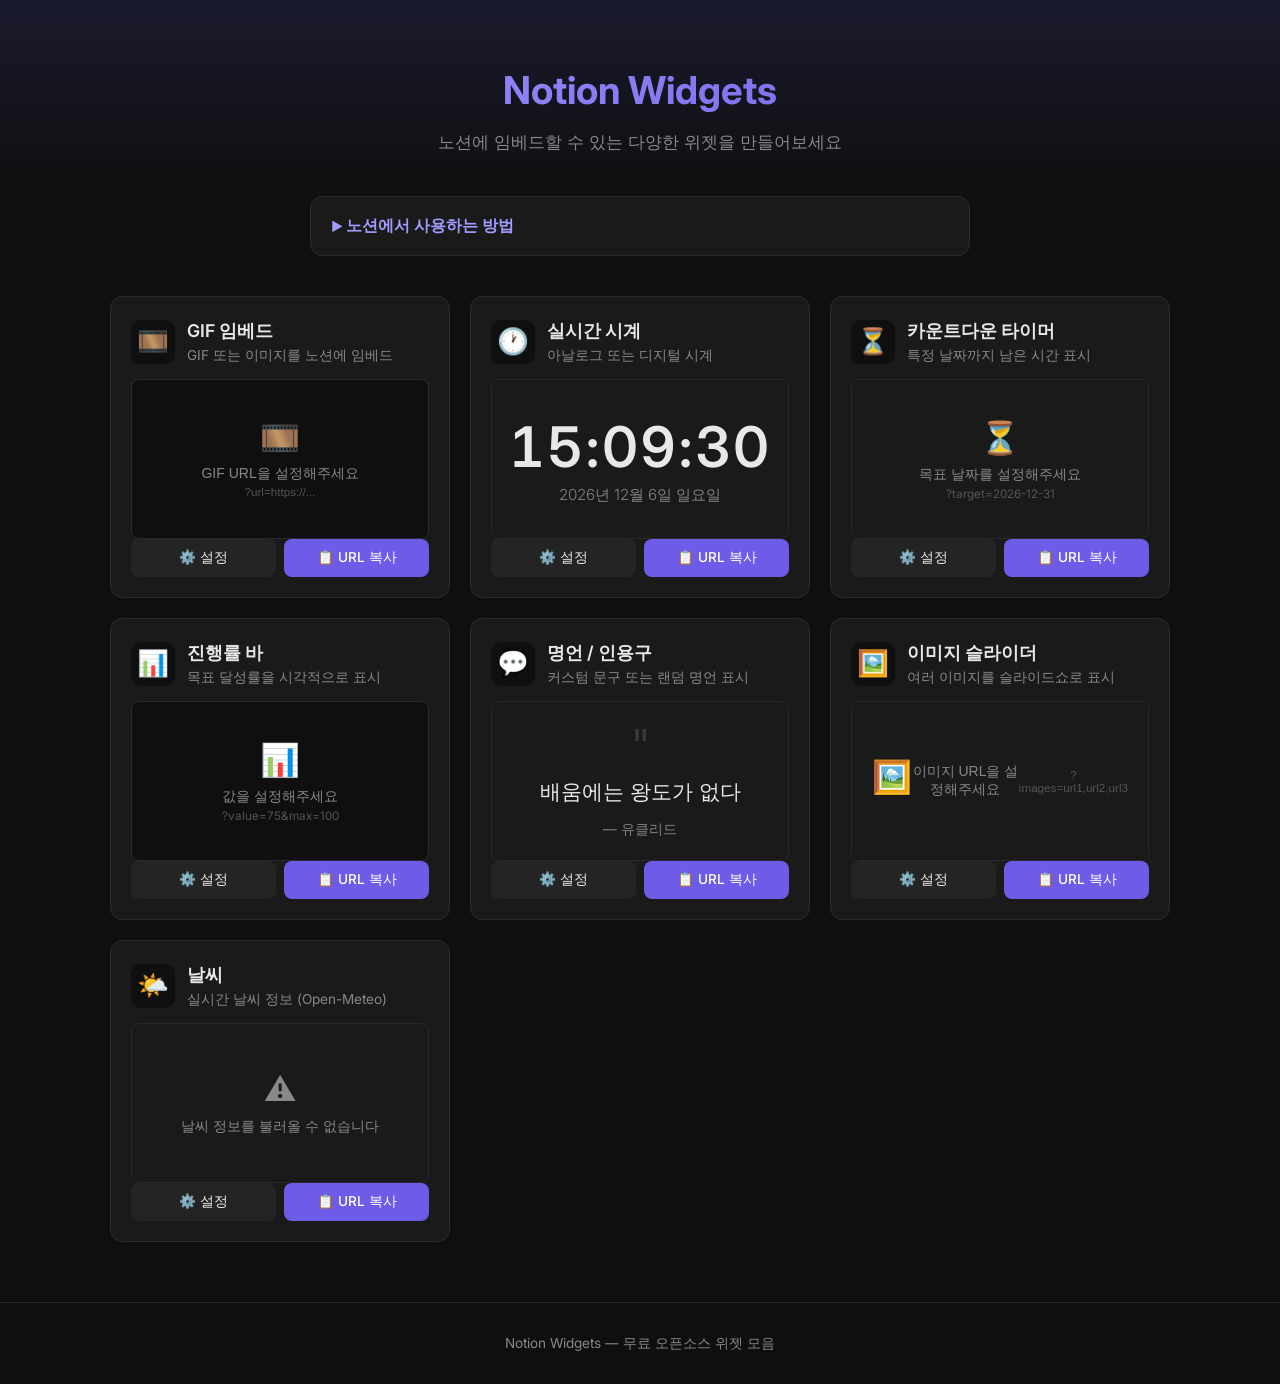
==== index.html @ 4d89fe41 "Initial commit: Notion widget site with 7 embeddable widgets Includes: GIF embed, clock, countdown t" ====
<!DOCTYPE html>
<html lang="ko">
<head>
  <meta charset="UTF-8">
  <meta name="viewport" content="width=device-width, initial-scale=1.0">
  <title>Notion Widgets - 노션 위젯 모음</title>
  <link rel="stylesheet" href="css/style.css">
</head>
<body>
  <header class="header">
    <h1>Notion Widgets</h1>
    <p>노션에 임베드할 수 있는 다양한 위젯을 만들어보세요</p>
  </header>

  <div class="how-to-use">
    <details>
      <summary>노션에서 사용하는 방법</summary>
      <ol>
        <li>아래에서 원하는 위젯을 선택하세요</li>
        <li><strong>⚙️ 설정</strong> 버튼으로 옵션을 조정하세요</li>
        <li><strong>📋 URL 복사</strong> 버튼을 클릭하세요</li>
        <li>노션에서 <code>/embed</code> 블록을 추가하세요</li>
        <li>복사한 URL을 붙여넣기 하면 완료!</li>
      </ol>
    </details>
  </div>

  <div class="widget-grid" id="widget-grid"></div>

  <div class="toast" id="toast"></div>

  <footer class="footer">
    Notion Widgets &mdash; 무료 오픈소스 위젯 모음
  </footer>

  <script src="js/main.js"></script>
</body>
</html>
---- css/style.css ----
@import url('https://fonts.googleapis.com/css2?family=Inter:wght@300;400;500;600;700&display=swap');

* { margin: 0; padding: 0; box-sizing: border-box; }

:root {
  --bg: #0f0f0f;
  --surface: #1a1a1a;
  --surface-hover: #242424;
  --border: #2a2a2a;
  --text: #e8e8e8;
  --text-secondary: #888;
  --accent: #6c5ce7;
  --accent-light: #a29bfe;
  --success: #00b894;
  --radius: 12px;
}

body {
  font-family: 'Inter', -apple-system, sans-serif;
  background: var(--bg);
  color: var(--text);
  line-height: 1.6;
  min-height: 100vh;
}

/* Header */
.header {
  text-align: center;
  padding: 60px 20px 40px;
  background: linear-gradient(180deg, #1a1a2e 0%, var(--bg) 100%);
}

.header h1 {
  font-size: 2.4rem;
  font-weight: 700;
  margin-bottom: 8px;
  background: linear-gradient(135deg, var(--accent-light), var(--accent));
  -webkit-background-clip: text;
  -webkit-text-fill-color: transparent;
}

.header p {
  color: var(--text-secondary);
  font-size: 1.05rem;
  max-width: 500px;
  margin: 0 auto;
}

/* How to use */
.how-to-use {
  max-width: 700px;
  margin: 0 auto 40px;
  padding: 0 20px;
}

.how-to-use details {
  background: var(--surface);
  border: 1px solid var(--border);
  border-radius: var(--radius);
  padding: 16px 20px;
}

.how-to-use summary {
  cursor: pointer;
  font-weight: 600;
  color: var(--accent-light);
  list-style: none;
}

.how-to-use summary::before {
  content: '▶ ';
  font-size: 0.8em;
}

.how-to-use details[open] summary::before {
  content: '▼ ';
}

.how-to-use ol {
  margin-top: 12px;
  padding-left: 20px;
  color: var(--text-secondary);
}

.how-to-use ol li {
  margin-bottom: 6px;
}

.how-to-use code {
  background: var(--bg);
  padding: 2px 6px;
  border-radius: 4px;
  font-size: 0.9em;
  color: var(--accent-light);
}

/* Widget Grid */
.widget-grid {
  display: grid;
  grid-template-columns: repeat(auto-fill, minmax(320px, 1fr));
  gap: 20px;
  max-width: 1100px;
  margin: 0 auto;
  padding: 0 20px 60px;
}

/* Widget Card */
.widget-card {
  background: var(--surface);
  border: 1px solid var(--border);
  border-radius: var(--radius);
  overflow: hidden;
  transition: border-color 0.2s, transform 0.2s;
}

.widget-card:hover {
  border-color: var(--accent);
  transform: translateY(-2px);
}

.widget-card-header {
  padding: 20px 20px 12px;
  display: flex;
  align-items: center;
  gap: 12px;
}

.widget-icon {
  font-size: 1.6rem;
  width: 44px;
  height: 44px;
  display: flex;
  align-items: center;
  justify-content: center;
  background: var(--bg);
  border-radius: 10px;
}

.widget-card-header h3 {
  font-size: 1.1rem;
  font-weight: 600;
}

.widget-card-header p {
  font-size: 0.85rem;
  color: var(--text-secondary);
}

/* Widget Preview */
.widget-preview {
  margin: 0 20px;
  height: 160px;
  border-radius: 8px;
  overflow: hidden;
  background: var(--bg);
  border: 1px solid var(--border);
}

.widget-preview iframe {
  width: 100%;
  height: 100%;
  border: none;
}

/* Widget Config */
.widget-config {
  padding: 16px 20px 20px;
  display: none;
}

.widget-config.active {
  display: block;
}

.config-group {
  margin-bottom: 12px;
}

.config-group label {
  display: block;
  font-size: 0.8rem;
  color: var(--text-secondary);
  margin-bottom: 4px;
  font-weight: 500;
  text-transform: uppercase;
  letter-spacing: 0.5px;
}

.config-group input,
.config-group select {
  width: 100%;
  padding: 8px 12px;
  background: var(--bg);
  border: 1px solid var(--border);
  border-radius: 8px;
  color: var(--text);
  font-size: 0.9rem;
  font-family: inherit;
  outline: none;
  transition: border-color 0.2s;
}

.config-group input:focus,
.config-group select:focus {
  border-color: var(--accent);
}

.config-group input[type="color"] {
  height: 38px;
  padding: 4px;
  cursor: pointer;
}

/* Buttons */
.widget-actions {
  padding: 0 20px 20px;
  display: flex;
  gap: 8px;
}

.btn {
  flex: 1;
  padding: 10px 16px;
  border: none;
  border-radius: 8px;
  font-size: 0.85rem;
  font-weight: 500;
  cursor: pointer;
  font-family: inherit;
  transition: background 0.2s, transform 0.1s;
}

.btn:active {
  transform: scale(0.97);
}

.btn-config {
  background: var(--surface-hover);
  color: var(--text);
}

.btn-config:hover {
  background: #2e2e2e;
}

.btn-copy {
  background: var(--accent);
  color: #fff;
}

.btn-copy:hover {
  background: #5b4bd5;
}

.btn-copy.copied {
  background: var(--success);
}

/* Toast */
.toast {
  position: fixed;
  bottom: 30px;
  left: 50%;
  transform: translateX(-50%) translateY(100px);
  background: var(--success);
  color: #fff;
  padding: 12px 24px;
  border-radius: 8px;
  font-size: 0.9rem;
  font-weight: 500;
  opacity: 0;
  transition: all 0.3s;
  z-index: 1000;
}

.toast.show {
  transform: translateX(-50%) translateY(0);
  opacity: 1;
}

/* Footer */
.footer {
  text-align: center;
  padding: 30px 20px;
  color: var(--text-secondary);
  font-size: 0.85rem;
  border-top: 1px solid var(--border);
}

@media (max-width: 680px) {
  .header h1 { font-size: 1.8rem; }
  .widget-grid { grid-template-columns: 1fr; }
}
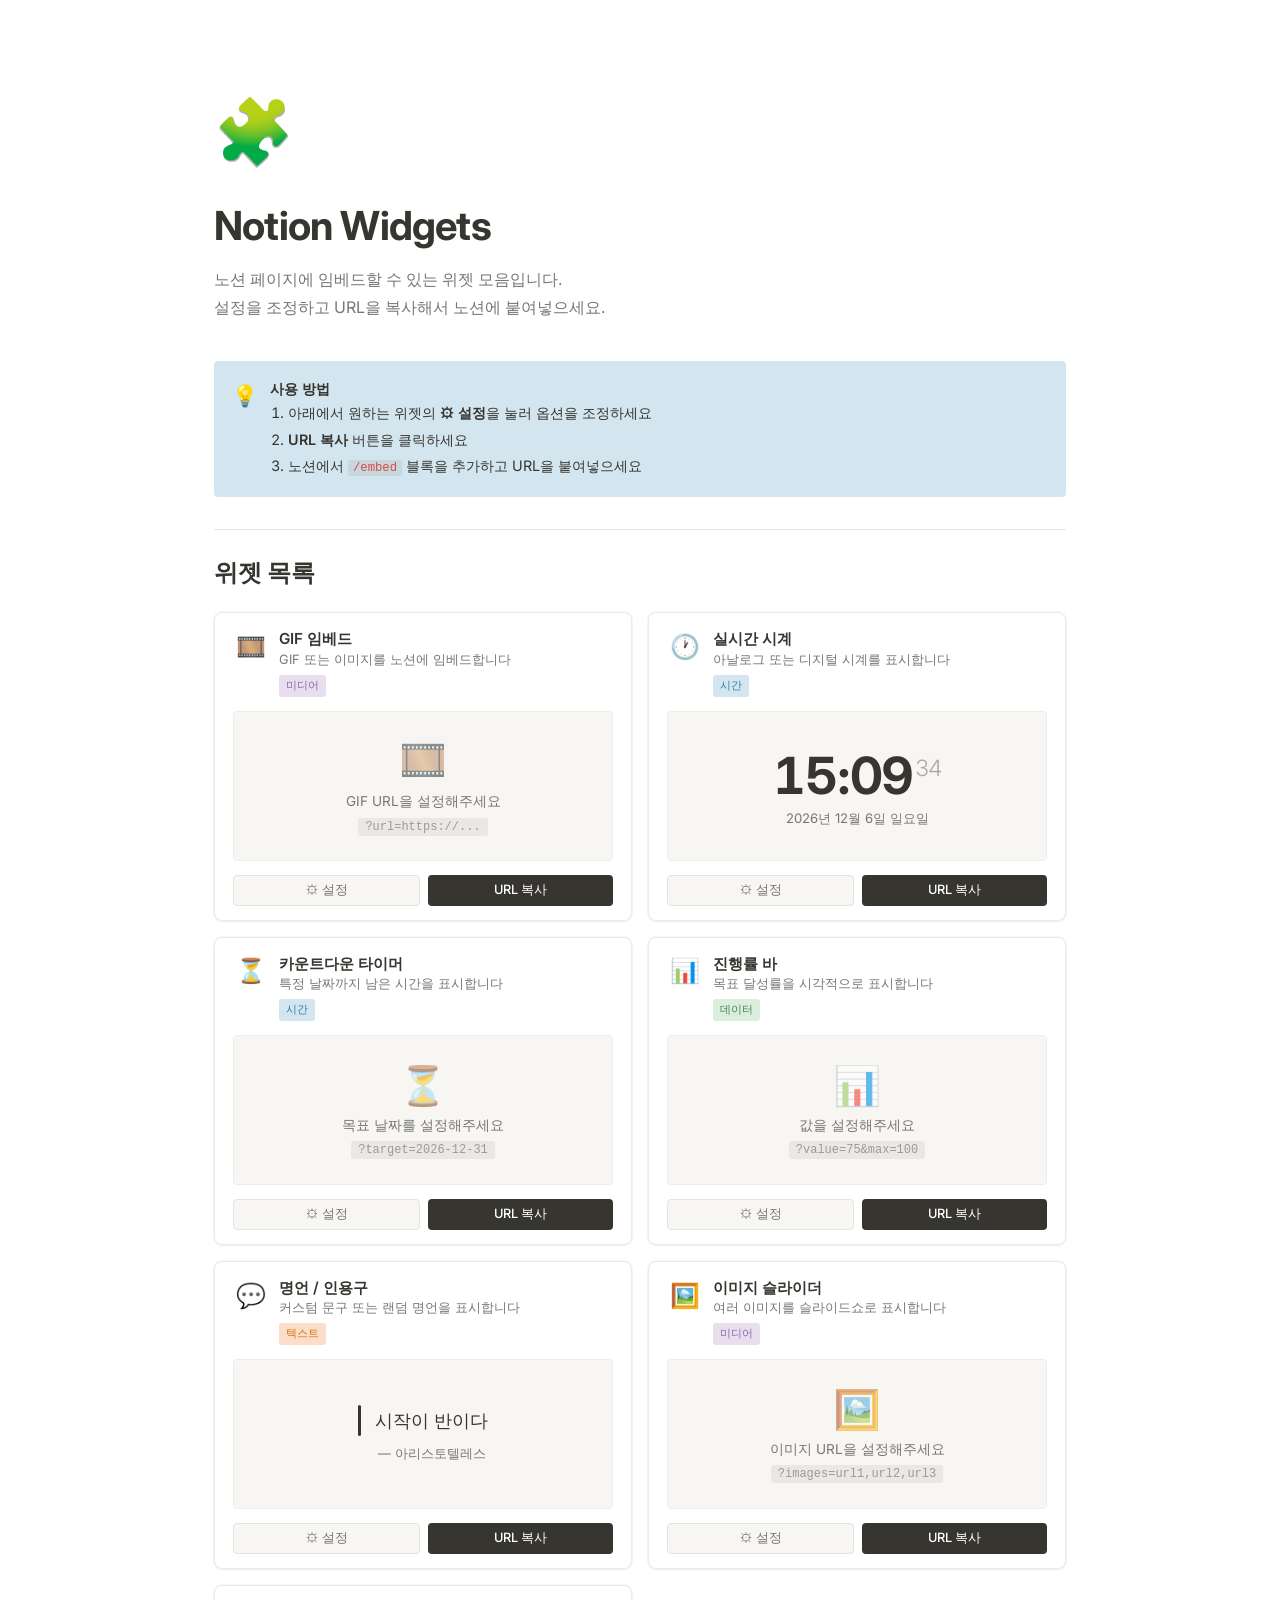
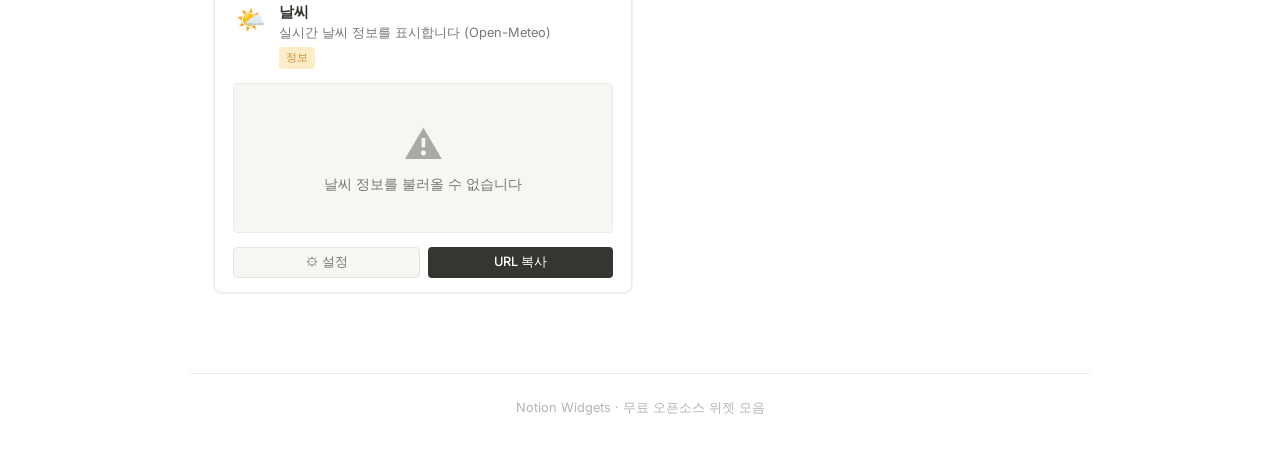
==== commit 55046c97: "Redesign: Notion-style UI for main page and all widgets - Clean white/warm gray palette matching Not" ====
--- a/index.html
+++ b/index.html
@@ -3,34 +3,40 @@
 <head>
   <meta charset="UTF-8">
   <meta name="viewport" content="width=device-width, initial-scale=1.0">
-  <title>Notion Widgets - 노션 위젯 모음</title>
+  <title>Notion Widgets</title>
+  <link rel="icon" href="data:image/svg+xml,<svg xmlns='http://www.w3.org/2000/svg' viewBox='0 0 100 100'><text y='.9em' font-size='90'>🧩</text></svg>">
   <link rel="stylesheet" href="css/style.css">
 </head>
 <body>
   <header class="header">
+    <span class="header-emoji">🧩</span>
     <h1>Notion Widgets</h1>
-    <p>노션에 임베드할 수 있는 다양한 위젯을 만들어보세요</p>
+    <p>노션 페이지에 임베드할 수 있는 위젯 모음입니다.<br>설정을 조정하고 URL을 복사해서 노션에 붙여넣으세요.</p>
   </header>
 
-  <div class="how-to-use">
-    <details>
-      <summary>노션에서 사용하는 방법</summary>
-      <ol>
-        <li>아래에서 원하는 위젯을 선택하세요</li>
-        <li><strong>⚙️ 설정</strong> 버튼으로 옵션을 조정하세요</li>
-        <li><strong>📋 URL 복사</strong> 버튼을 클릭하세요</li>
-        <li>노션에서 <code>/embed</code> 블록을 추가하세요</li>
-        <li>복사한 URL을 붙여넣기 하면 완료!</li>
-      </ol>
-    </details>
+  <div class="callout">
+    <div class="callout-box">
+      <span class="callout-icon">💡</span>
+      <div>
+        <strong>사용 방법</strong>
+        <ol>
+          <li>아래에서 원하는 위젯의 <strong>⚙ 설정</strong>을 눌러 옵션을 조정하세요</li>
+          <li><strong>URL 복사</strong> 버튼을 클릭하세요</li>
+          <li>노션에서 <code>/embed</code> 블록을 추가하고 URL을 붙여넣으세요</li>
+        </ol>
+      </div>
+    </div>
   </div>
+
+  <div class="divider"><hr></div>
+  <h2 class="section-title">위젯 목록</h2>
 
   <div class="widget-grid" id="widget-grid"></div>
 
   <div class="toast" id="toast"></div>
 
   <footer class="footer">
-    Notion Widgets &mdash; 무료 오픈소스 위젯 모음
+    Notion Widgets &middot; 무료 오픈소스 위젯 모음
   </footer>
 
   <script src="js/main.js"></script>
--- a/css/style.css
+++ b/css/style.css
@@ -3,157 +3,225 @@
 * { margin: 0; padding: 0; box-sizing: border-box; }
 
 :root {
-  --bg: #0f0f0f;
-  --surface: #1a1a1a;
-  --surface-hover: #242424;
-  --border: #2a2a2a;
-  --text: #e8e8e8;
-  --text-secondary: #888;
-  --accent: #6c5ce7;
-  --accent-light: #a29bfe;
-  --success: #00b894;
-  --radius: 12px;
+  --bg: #ffffff;
+  --bg-secondary: #f7f6f3;
+  --bg-hover: #efefef;
+  --surface: #ffffff;
+  --border: #e3e3e0;
+  --border-light: #ebebea;
+  --text: #37352f;
+  --text-secondary: #787774;
+  --text-tertiary: #b4b4b0;
+  --accent: #2eaadc;
+  --accent-bg: #d3e5ef;
+  --brown: #937264;
+  --brown-bg: #e9e5e3;
+  --orange: #d9730d;
+  --orange-bg: #fadec9;
+  --yellow: #cb912f;
+  --yellow-bg: #fdecc8;
+  --green: #448361;
+  --green-bg: #dbeddb;
+  --blue: #337ea9;
+  --blue-bg: #d3e5ef;
+  --purple: #9065b0;
+  --purple-bg: #e8deee;
+  --pink: #c14c8a;
+  --pink-bg: #f5e0e9;
+  --red: #d44c47;
+  --red-bg: #ffe2dd;
+  --radius: 4px;
+  --radius-lg: 8px;
+  --shadow: 0 1px 3px rgba(0,0,0,0.04), 0 0 0 1px rgba(0,0,0,0.03);
+  --shadow-hover: 0 4px 12px rgba(0,0,0,0.08), 0 0 0 1px rgba(0,0,0,0.04);
 }
 
 body {
-  font-family: 'Inter', -apple-system, sans-serif;
+  font-family: 'Inter', ui-sans-serif, -apple-system, BlinkMacSystemFont, sans-serif;
   background: var(--bg);
   color: var(--text);
   line-height: 1.6;
   min-height: 100vh;
-}
-
-/* Header */
+  -webkit-font-smoothing: antialiased;
+}
+
+/* ===== Header ===== */
 .header {
-  text-align: center;
-  padding: 60px 20px 40px;
-  background: linear-gradient(180deg, #1a1a2e 0%, var(--bg) 100%);
+  max-width: 900px;
+  margin: 0 auto;
+  padding: 80px 24px 16px;
+}
+
+.header-emoji {
+  font-size: 4rem;
+  margin-bottom: 12px;
+  display: block;
 }
 
 .header h1 {
-  font-size: 2.4rem;
+  font-size: 2.5rem;
   font-weight: 700;
+  color: var(--text);
+  letter-spacing: -0.02em;
   margin-bottom: 8px;
-  background: linear-gradient(135deg, var(--accent-light), var(--accent));
-  -webkit-background-clip: text;
-  -webkit-text-fill-color: transparent;
 }
 
 .header p {
   color: var(--text-secondary);
-  font-size: 1.05rem;
-  max-width: 500px;
+  font-size: 1rem;
+  line-height: 1.7;
+}
+
+/* ===== Callout (How to use) ===== */
+.callout {
+  max-width: 900px;
+  margin: 24px auto;
+  padding: 0 24px;
+}
+
+.callout-box {
+  display: flex;
+  gap: 12px;
+  padding: 16px 18px;
+  background: var(--blue-bg);
+  border-radius: var(--radius);
+  font-size: 0.9rem;
+  line-height: 1.7;
+  color: var(--text);
+}
+
+.callout-icon {
+  font-size: 1.3rem;
+  flex-shrink: 0;
+  margin-top: 1px;
+}
+
+.callout-box ol {
+  padding-left: 18px;
+  margin: 0;
+}
+
+.callout-box li {
+  margin-bottom: 2px;
+}
+
+.callout-box code {
+  background: rgba(135,131,120,0.15);
+  padding: 1px 5px;
+  border-radius: 3px;
+  font-size: 0.85em;
+  color: var(--red);
+  font-family: 'SFMono-Regular', Menlo, Consolas, monospace;
+}
+
+.callout-box strong {
+  font-weight: 600;
+}
+
+/* ===== Divider ===== */
+.divider {
+  max-width: 900px;
+  margin: 32px auto 8px;
+  padding: 0 24px;
+}
+
+.divider hr {
+  border: none;
+  border-top: 1px solid var(--border);
+}
+
+.section-title {
+  max-width: 900px;
   margin: 0 auto;
-}
-
-/* How to use */
-.how-to-use {
-  max-width: 700px;
-  margin: 0 auto 40px;
-  padding: 0 20px;
-}
-
-.how-to-use details {
-  background: var(--surface);
-  border: 1px solid var(--border);
-  border-radius: var(--radius);
-  padding: 16px 20px;
-}
-
-.how-to-use summary {
-  cursor: pointer;
+  padding: 16px 24px 20px;
+  font-size: 1.5rem;
   font-weight: 600;
-  color: var(--accent-light);
-  list-style: none;
-}
-
-.how-to-use summary::before {
-  content: '▶ ';
-  font-size: 0.8em;
-}
-
-.how-to-use details[open] summary::before {
-  content: '▼ ';
-}
-
-.how-to-use ol {
-  margin-top: 12px;
-  padding-left: 20px;
-  color: var(--text-secondary);
-}
-
-.how-to-use ol li {
-  margin-bottom: 6px;
-}
-
-.how-to-use code {
-  background: var(--bg);
-  padding: 2px 6px;
-  border-radius: 4px;
-  font-size: 0.9em;
-  color: var(--accent-light);
-}
-
-/* Widget Grid */
+  color: var(--text);
+  letter-spacing: -0.01em;
+}
+
+/* ===== Widget Grid ===== */
 .widget-grid {
   display: grid;
-  grid-template-columns: repeat(auto-fill, minmax(320px, 1fr));
-  gap: 20px;
-  max-width: 1100px;
+  grid-template-columns: repeat(auto-fill, minmax(380px, 1fr));
+  gap: 16px;
+  max-width: 900px;
   margin: 0 auto;
-  padding: 0 20px 60px;
-}
-
-/* Widget Card */
+  padding: 0 24px 80px;
+}
+
+/* ===== Widget Card ===== */
 .widget-card {
   background: var(--surface);
-  border: 1px solid var(--border);
-  border-radius: var(--radius);
+  border: 1px solid var(--border-light);
+  border-radius: var(--radius-lg);
   overflow: hidden;
-  transition: border-color 0.2s, transform 0.2s;
+  transition: box-shadow 0.2s ease;
+  box-shadow: var(--shadow);
 }
 
 .widget-card:hover {
-  border-color: var(--accent);
-  transform: translateY(-2px);
-}
-
+  box-shadow: var(--shadow-hover);
+}
+
+/* Card Header */
 .widget-card-header {
-  padding: 20px 20px 12px;
+  padding: 16px 18px 10px;
   display: flex;
-  align-items: center;
-  gap: 12px;
+  align-items: flex-start;
+  gap: 10px;
 }
 
 .widget-icon {
-  font-size: 1.6rem;
-  width: 44px;
-  height: 44px;
+  font-size: 1.5rem;
+  width: 36px;
+  height: 36px;
   display: flex;
   align-items: center;
   justify-content: center;
-  background: var(--bg);
-  border-radius: 10px;
-}
+  border-radius: var(--radius);
+  flex-shrink: 0;
+}
+
+.widget-card-header .info { flex: 1; }
 
 .widget-card-header h3 {
-  font-size: 1.1rem;
+  font-size: 0.95rem;
   font-weight: 600;
-}
-
-.widget-card-header p {
-  font-size: 0.85rem;
+  color: var(--text);
+  line-height: 1.3;
+}
+
+.widget-card-header .desc {
+  font-size: 0.8rem;
   color: var(--text-secondary);
-}
-
-/* Widget Preview */
+  margin-top: 1px;
+}
+
+.widget-tag {
+  display: inline-block;
+  font-size: 0.7rem;
+  font-weight: 500;
+  padding: 2px 7px;
+  border-radius: 3px;
+  margin-top: 4px;
+}
+
+.tag-media { background: var(--purple-bg); color: var(--purple); }
+.tag-time { background: var(--blue-bg); color: var(--blue); }
+.tag-data { background: var(--green-bg); color: var(--green); }
+.tag-text { background: var(--orange-bg); color: var(--orange); }
+.tag-info { background: var(--yellow-bg); color: var(--yellow); }
+
+/* Card Preview */
 .widget-preview {
-  margin: 0 20px;
-  height: 160px;
-  border-radius: 8px;
+  margin: 4px 18px;
+  height: 150px;
+  border-radius: var(--radius);
   overflow: hidden;
-  background: var(--bg);
-  border: 1px solid var(--border);
+  background: var(--bg-secondary);
+  border: 1px solid var(--border-light);
+  position: relative;
 }
 
 .widget-preview iframe {
@@ -162,115 +230,133 @@
   border: none;
 }
 
-/* Widget Config */
+/* Card Config Panel */
 .widget-config {
-  padding: 16px 20px 20px;
-  display: none;
+  padding: 0 18px;
+  max-height: 0;
+  overflow: hidden;
+  transition: max-height 0.3s ease, padding 0.3s ease;
 }
 
 .widget-config.active {
-  display: block;
+  max-height: 400px;
+  padding: 12px 18px;
 }
 
 .config-group {
-  margin-bottom: 12px;
+  margin-bottom: 10px;
 }
 
 .config-group label {
   display: block;
-  font-size: 0.8rem;
+  font-size: 0.75rem;
   color: var(--text-secondary);
-  margin-bottom: 4px;
+  margin-bottom: 3px;
   font-weight: 500;
-  text-transform: uppercase;
-  letter-spacing: 0.5px;
 }
 
 .config-group input,
 .config-group select {
   width: 100%;
-  padding: 8px 12px;
+  padding: 6px 10px;
   background: var(--bg);
   border: 1px solid var(--border);
-  border-radius: 8px;
-  color: var(--text);
-  font-size: 0.9rem;
+  border-radius: var(--radius);
+  color: var(--text);
+  font-size: 0.85rem;
   font-family: inherit;
   outline: none;
-  transition: border-color 0.2s;
+  transition: border-color 0.15s, box-shadow 0.15s;
 }
 
 .config-group input:focus,
 .config-group select:focus {
   border-color: var(--accent);
+  box-shadow: 0 0 0 2px var(--accent-bg);
+}
+
+.config-group input::placeholder {
+  color: var(--text-tertiary);
 }
 
 .config-group input[type="color"] {
-  height: 38px;
-  padding: 4px;
+  height: 32px;
+  padding: 3px;
   cursor: pointer;
 }
 
-/* Buttons */
+/* Card Actions */
 .widget-actions {
-  padding: 0 20px 20px;
+  padding: 10px 18px 14px;
   display: flex;
   gap: 8px;
 }
 
 .btn {
   flex: 1;
-  padding: 10px 16px;
+  padding: 6px 12px;
   border: none;
-  border-radius: 8px;
-  font-size: 0.85rem;
+  border-radius: var(--radius);
+  font-size: 0.8rem;
   font-weight: 500;
   cursor: pointer;
   font-family: inherit;
-  transition: background 0.2s, transform 0.1s;
+  transition: background 0.15s;
+  display: inline-flex;
+  align-items: center;
+  justify-content: center;
+  gap: 5px;
 }
 
 .btn:active {
-  transform: scale(0.97);
+  transform: scale(0.98);
 }
 
 .btn-config {
-  background: var(--surface-hover);
-  color: var(--text);
+  background: var(--bg-secondary);
+  color: var(--text-secondary);
+  border: 1px solid var(--border);
 }
 
 .btn-config:hover {
-  background: #2e2e2e;
+  background: var(--bg-hover);
+}
+
+.btn-config.active {
+  background: var(--accent-bg);
+  color: var(--blue);
+  border-color: var(--accent);
 }
 
 .btn-copy {
-  background: var(--accent);
+  background: var(--text);
   color: #fff;
 }
 
 .btn-copy:hover {
-  background: #5b4bd5;
+  background: #2c2c29;
 }
 
 .btn-copy.copied {
-  background: var(--success);
-}
-
-/* Toast */
+  background: var(--green);
+}
+
+/* ===== Toast ===== */
 .toast {
   position: fixed;
   bottom: 30px;
   left: 50%;
-  transform: translateX(-50%) translateY(100px);
-  background: var(--success);
+  transform: translateX(-50%) translateY(20px);
+  background: var(--text);
   color: #fff;
-  padding: 12px 24px;
-  border-radius: 8px;
-  font-size: 0.9rem;
+  padding: 8px 18px;
+  border-radius: var(--radius);
+  font-size: 0.85rem;
   font-weight: 500;
   opacity: 0;
-  transition: all 0.3s;
+  transition: all 0.25s ease;
   z-index: 1000;
+  pointer-events: none;
 }
 
 .toast.show {
@@ -278,16 +364,21 @@
   opacity: 1;
 }
 
-/* Footer */
+/* ===== Footer ===== */
 .footer {
+  max-width: 900px;
+  margin: 0 auto;
   text-align: center;
-  padding: 30px 20px;
-  color: var(--text-secondary);
-  font-size: 0.85rem;
-  border-top: 1px solid var(--border);
-}
-
-@media (max-width: 680px) {
+  padding: 24px 24px 40px;
+  color: var(--text-tertiary);
+  font-size: 0.8rem;
+  border-top: 1px solid var(--border-light);
+}
+
+/* ===== Responsive ===== */
+@media (max-width: 480px) {
+  .header { padding: 48px 16px 12px; }
   .header h1 { font-size: 1.8rem; }
-  .widget-grid { grid-template-columns: 1fr; }
-}
+  .widget-grid { grid-template-columns: 1fr; padding: 0 16px 60px; }
+  .callout { padding: 0 16px; }
+}
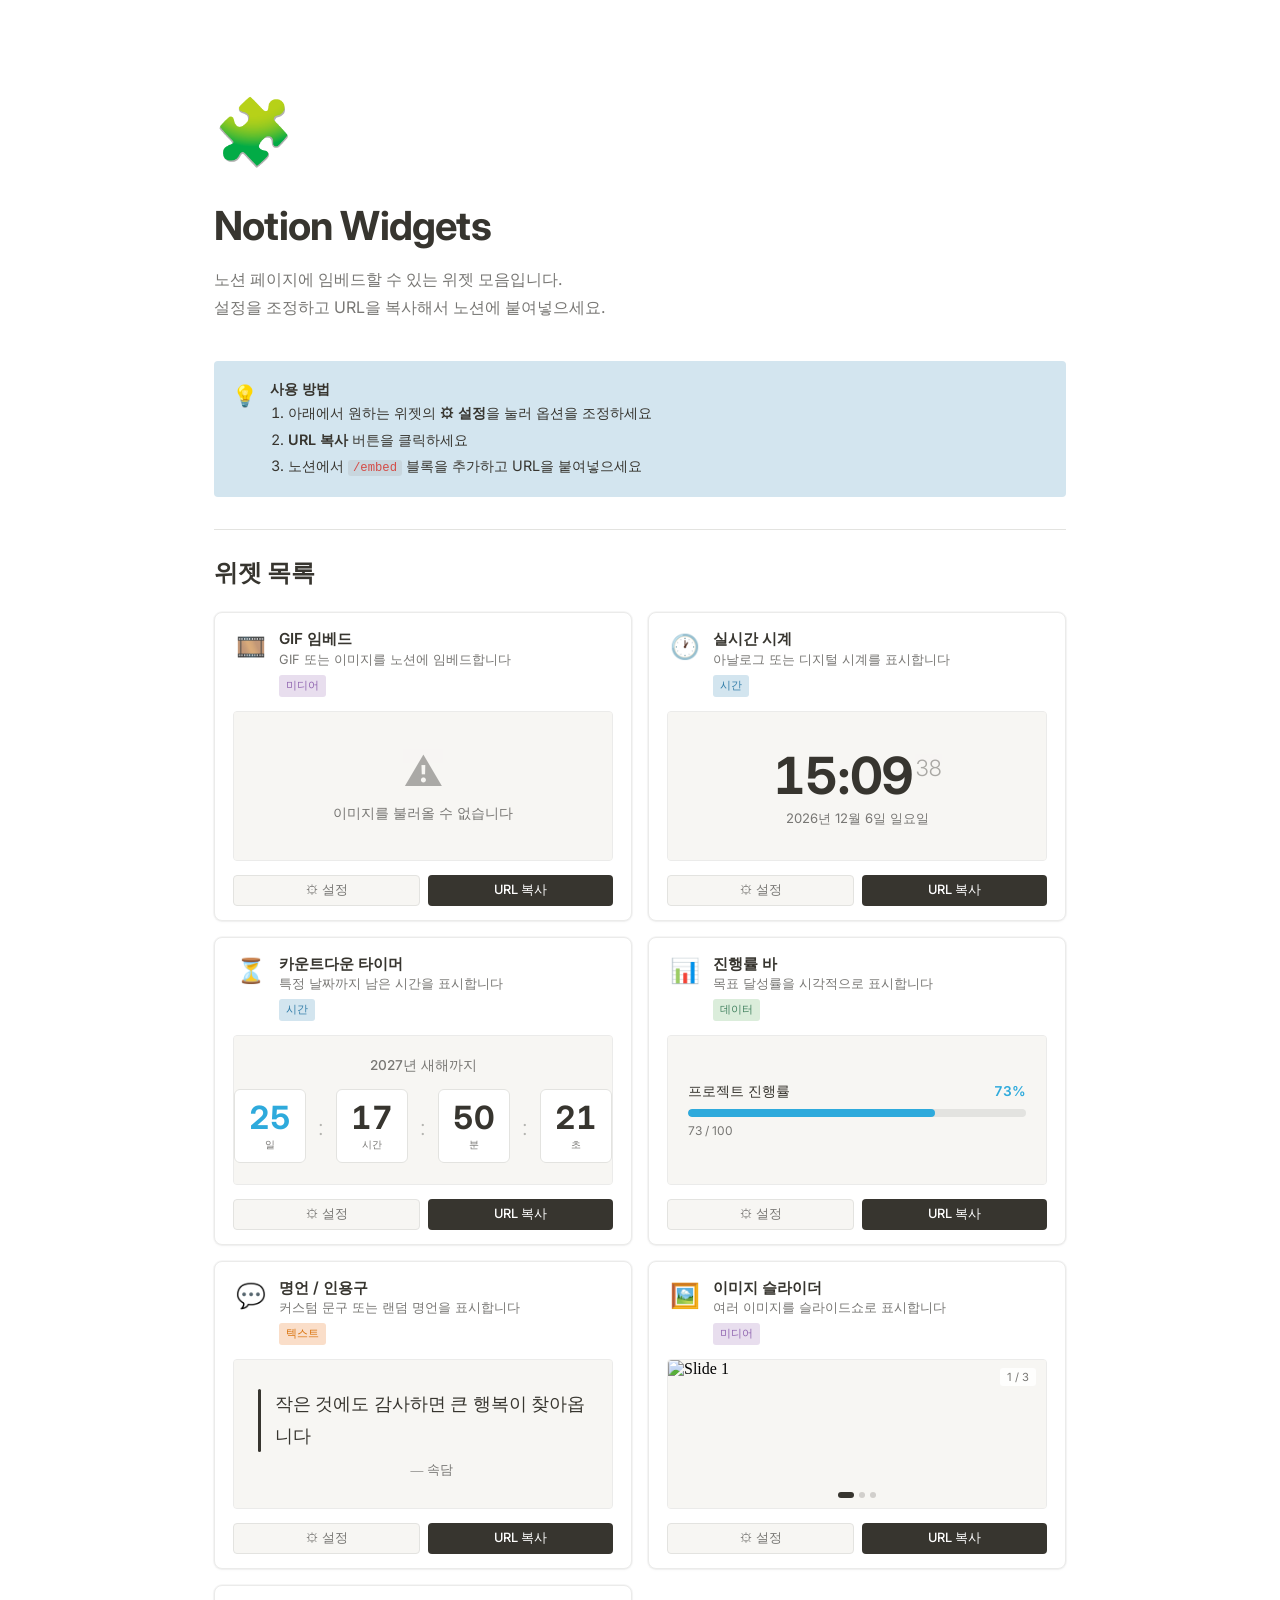
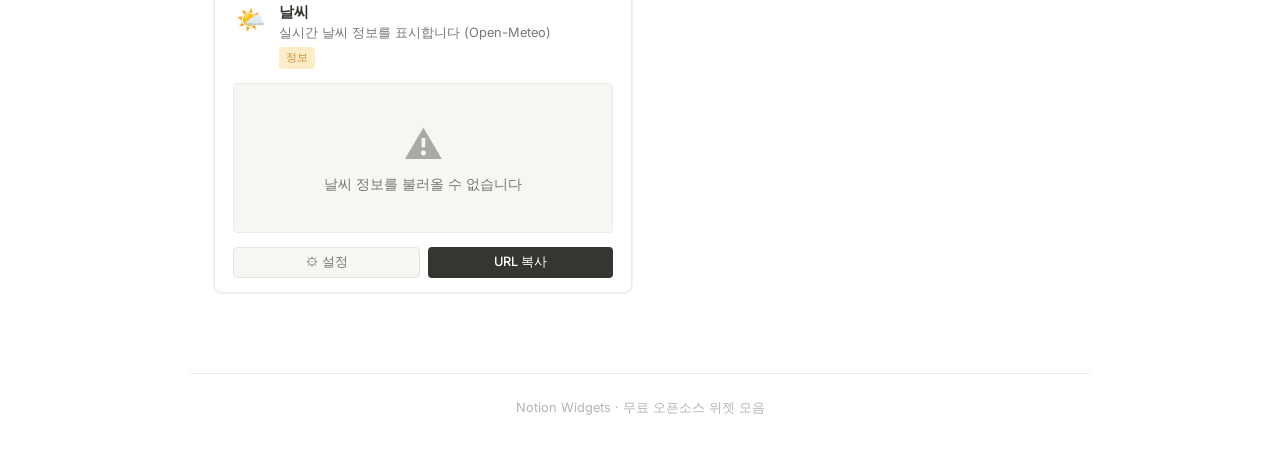
==== commit bf10fe82: "Add GIF search modal with Giphy API integration - Search modal with real-time Giphy API search - Tre" ====
--- a/index.html
+++ b/index.html
@@ -35,6 +35,27 @@
 
   <div class="toast" id="toast"></div>
 
+  <!-- GIF 검색 모달 -->
+  <div class="modal-overlay" id="search-modal" onclick="if(event.target===this)closeSearchModal()">
+    <div class="modal">
+      <div class="modal-header">
+        <h3>🔍 GIF 검색</h3>
+        <button class="modal-close" onclick="closeSearchModal()">&times;</button>
+      </div>
+      <div class="modal-search">
+        <input type="text" id="search-input" placeholder="검색어를 입력하세요... (예: 고양이, 축하)" oninput="handleSearchInput(event)">
+      </div>
+      <div class="modal-chips" id="search-chips"></div>
+      <div class="modal-results-label" id="search-results-label">🔥 인기 GIF</div>
+      <div class="modal-results" id="search-results">
+        <div class="search-hint">검색어를 입력하거나 추천 태그를 클릭하세요</div>
+      </div>
+      <div class="modal-footer">
+        <span class="giphy-credit">Powered by GIPHY</span>
+      </div>
+    </div>
+  </div>
+
   <footer class="footer">
     Notion Widgets &middot; 무료 오픈소스 위젯 모음
   </footer>
--- a/css/style.css
+++ b/css/style.css
@@ -230,6 +230,31 @@
   border: none;
 }
 
+/* GIF Chips */
+.gif-chips {
+  display: flex;
+  flex-wrap: wrap;
+  gap: 6px;
+}
+
+.gif-chip {
+  padding: 4px 10px;
+  background: var(--bg-secondary);
+  border: 1px solid var(--border);
+  border-radius: 20px;
+  font-size: 0.78rem;
+  cursor: pointer;
+  font-family: inherit;
+  color: var(--text);
+  transition: background 0.15s, border-color 0.15s;
+}
+
+.gif-chip:hover {
+  background: var(--accent-bg);
+  border-color: var(--accent);
+  color: var(--blue);
+}
+
 /* Card Config Panel */
 .widget-config {
   padding: 0 18px;
@@ -364,6 +389,214 @@
   opacity: 1;
 }
 
+/* ===== Search Button ===== */
+.btn-search {
+  width: 100%;
+  padding: 8px 12px;
+  background: var(--bg);
+  border: 1px dashed var(--border);
+  border-radius: var(--radius);
+  color: var(--text-secondary);
+  font-size: 0.85rem;
+  font-family: inherit;
+  cursor: pointer;
+  text-align: left;
+  transition: border-color 0.15s, background 0.15s;
+}
+
+.btn-search:hover {
+  border-color: var(--accent);
+  background: var(--accent-bg);
+  color: var(--blue);
+}
+
+/* ===== Search Modal ===== */
+.modal-overlay {
+  position: fixed;
+  top: 0; left: 0; right: 0; bottom: 0;
+  background: rgba(15, 15, 15, 0.6);
+  z-index: 2000;
+  display: flex;
+  align-items: flex-start;
+  justify-content: center;
+  padding-top: 8vh;
+  opacity: 0;
+  pointer-events: none;
+  transition: opacity 0.2s ease;
+}
+
+.modal-overlay.active {
+  opacity: 1;
+  pointer-events: all;
+}
+
+.modal {
+  width: 90%;
+  max-width: 620px;
+  max-height: 75vh;
+  background: var(--bg);
+  border-radius: 12px;
+  box-shadow: 0 12px 60px rgba(0,0,0,0.25), 0 0 0 1px rgba(0,0,0,0.05);
+  display: flex;
+  flex-direction: column;
+  overflow: hidden;
+  transform: translateY(-10px);
+  transition: transform 0.2s ease;
+}
+
+.modal-overlay.active .modal {
+  transform: translateY(0);
+}
+
+.modal-header {
+  display: flex;
+  align-items: center;
+  justify-content: space-between;
+  padding: 16px 20px 8px;
+}
+
+.modal-header h3 {
+  font-size: 1rem;
+  font-weight: 600;
+  color: var(--text);
+}
+
+.modal-close {
+  width: 28px;
+  height: 28px;
+  border: none;
+  background: none;
+  font-size: 1.4rem;
+  color: var(--text-secondary);
+  cursor: pointer;
+  border-radius: var(--radius);
+  display: flex;
+  align-items: center;
+  justify-content: center;
+  transition: background 0.15s;
+}
+
+.modal-close:hover {
+  background: var(--bg-hover);
+}
+
+.modal-search {
+  padding: 4px 20px 8px;
+}
+
+.modal-search input {
+  width: 100%;
+  padding: 10px 14px;
+  background: var(--bg-secondary);
+  border: 1px solid var(--border);
+  border-radius: var(--radius-lg);
+  color: var(--text);
+  font-size: 0.9rem;
+  font-family: inherit;
+  outline: none;
+  transition: border-color 0.15s, box-shadow 0.15s;
+}
+
+.modal-search input:focus {
+  border-color: var(--accent);
+  box-shadow: 0 0 0 2px var(--accent-bg);
+}
+
+.modal-search input::placeholder {
+  color: var(--text-tertiary);
+}
+
+.modal-chips {
+  padding: 0 20px 10px;
+  display: flex;
+  flex-wrap: wrap;
+  gap: 5px;
+}
+
+.modal-results-label {
+  padding: 0 20px 6px;
+  font-size: 0.75rem;
+  font-weight: 600;
+  color: var(--text-secondary);
+  text-transform: uppercase;
+  letter-spacing: 0.3px;
+}
+
+.modal-results {
+  flex: 1;
+  overflow-y: auto;
+  padding: 0 20px 12px;
+  display: grid;
+  grid-template-columns: repeat(auto-fill, minmax(130px, 1fr));
+  gap: 8px;
+  align-content: start;
+}
+
+.search-item {
+  border-radius: var(--radius);
+  overflow: hidden;
+  cursor: pointer;
+  aspect-ratio: 1;
+  background: var(--bg-secondary);
+  border: 2px solid transparent;
+  transition: border-color 0.15s, transform 0.1s;
+}
+
+.search-item:hover {
+  border-color: var(--accent);
+  transform: scale(1.03);
+}
+
+.search-item img {
+  width: 100%;
+  height: 100%;
+  object-fit: cover;
+  display: block;
+}
+
+.search-hint {
+  grid-column: 1 / -1;
+  text-align: center;
+  color: var(--text-tertiary);
+  font-size: 0.85rem;
+  padding: 40px 0;
+}
+
+.search-loading {
+  grid-column: 1 / -1;
+  text-align: center;
+  color: var(--text-secondary);
+  font-size: 0.85rem;
+  padding: 40px 0;
+  display: flex;
+  align-items: center;
+  justify-content: center;
+  gap: 8px;
+}
+
+.spinner {
+  width: 14px; height: 14px;
+  border: 2px solid var(--border);
+  border-top-color: var(--text-secondary);
+  border-radius: 50%;
+  animation: spin 0.7s linear infinite;
+  display: inline-block;
+}
+
+@keyframes spin { to { transform: rotate(360deg); } }
+
+.modal-footer {
+  padding: 8px 20px;
+  border-top: 1px solid var(--border-light);
+  text-align: right;
+}
+
+.giphy-credit {
+  font-size: 0.7rem;
+  color: var(--text-tertiary);
+  font-weight: 500;
+}
+
 /* ===== Footer ===== */
 .footer {
   max-width: 900px;
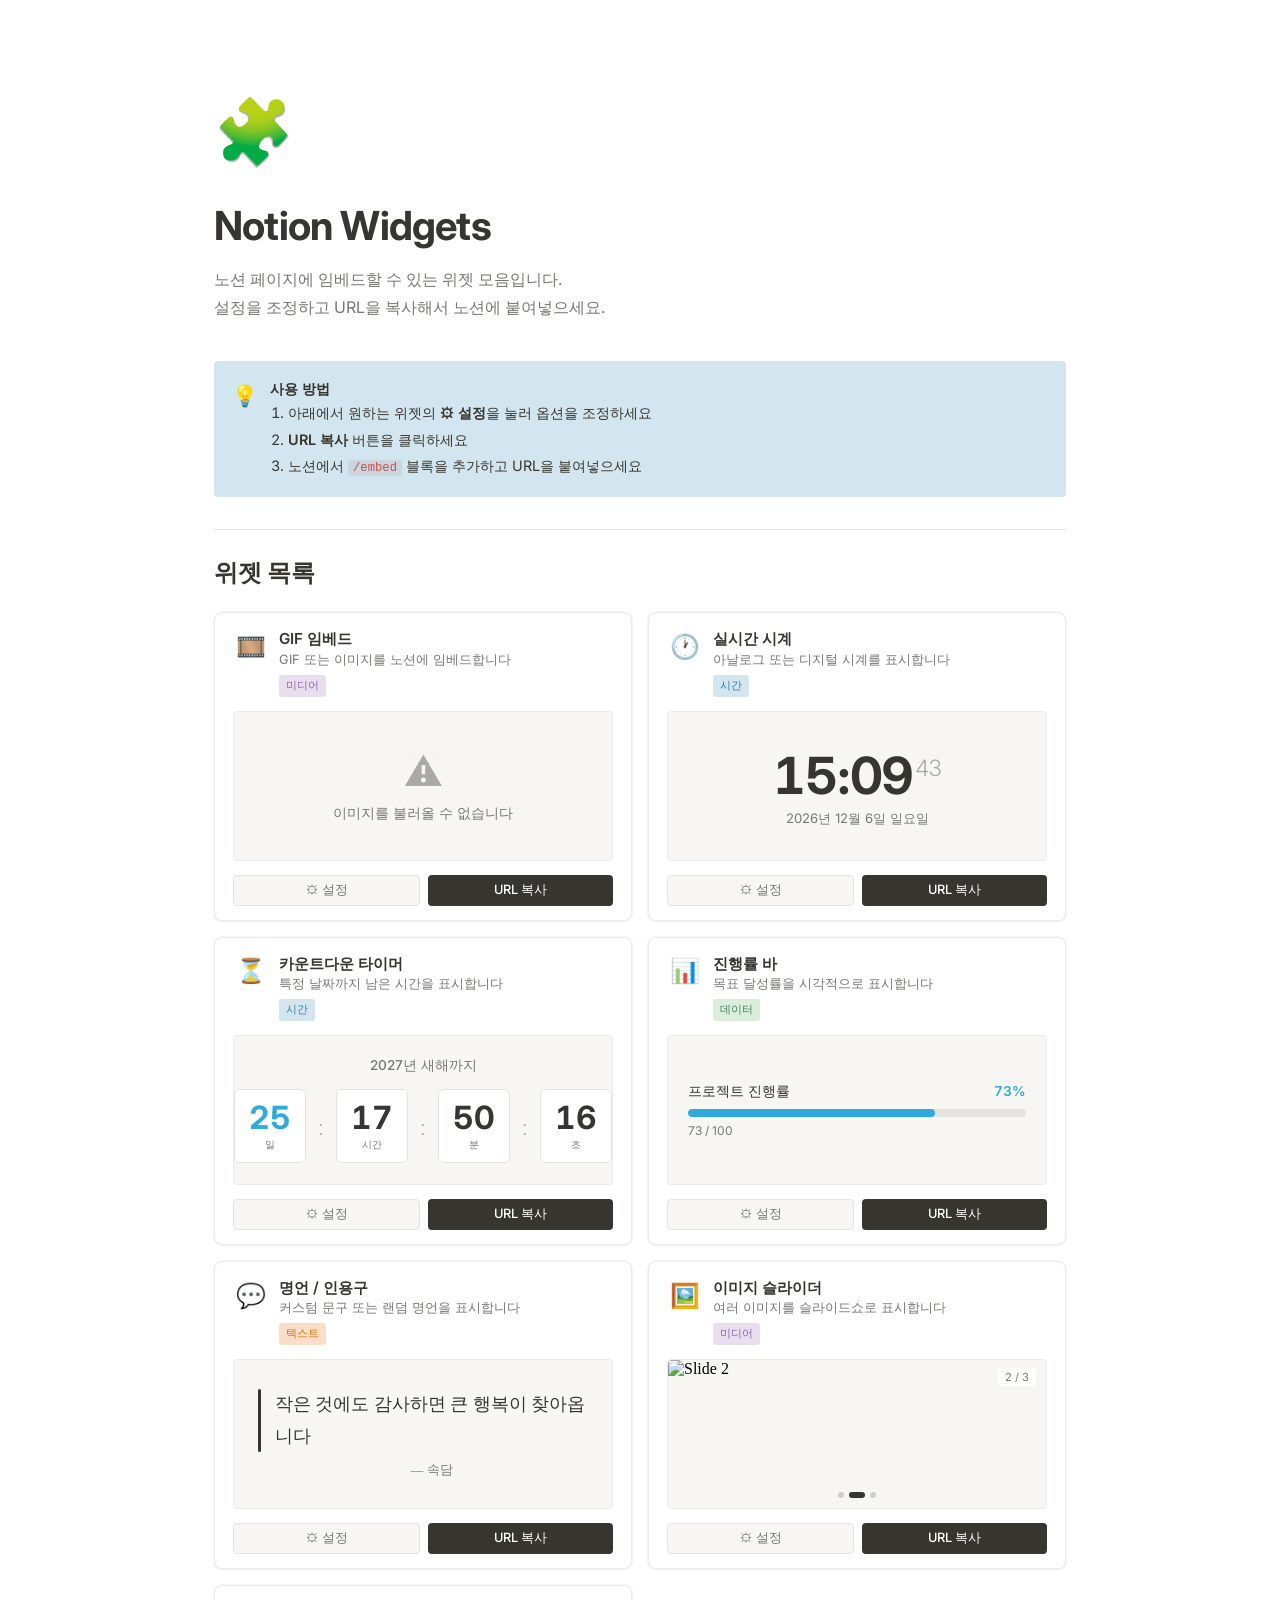
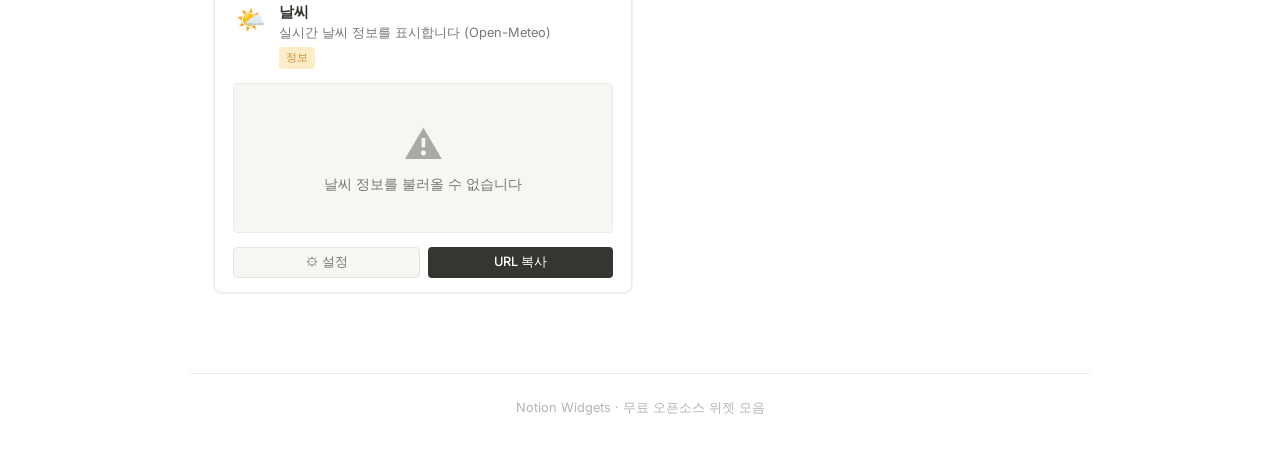
==== commit da8990be: "Replace broken API search with curated GIF gallery Giphy API now requires paid key, Tenor shutting d" ====
--- a/index.html
+++ b/index.html
@@ -35,23 +35,19 @@
 
   <div class="toast" id="toast"></div>
 
-  <!-- GIF 검색 모달 -->
-  <div class="modal-overlay" id="search-modal" onclick="if(event.target===this)closeSearchModal()">
+  <!-- GIF 갤러리 모달 -->
+  <div class="modal-overlay" id="gallery-modal" onclick="if(event.target===this)closeGallery()">
     <div class="modal">
       <div class="modal-header">
-        <h3>🔍 GIF 검색</h3>
-        <button class="modal-close" onclick="closeSearchModal()">&times;</button>
+        <h3>🎨 GIF 갤러리</h3>
+        <button class="modal-close" onclick="closeGallery()">&times;</button>
       </div>
-      <div class="modal-search">
-        <input type="text" id="search-input" placeholder="검색어를 입력하세요... (예: 고양이, 축하)" oninput="handleSearchInput(event)">
-      </div>
-      <div class="modal-chips" id="search-chips"></div>
-      <div class="modal-results-label" id="search-results-label">🔥 인기 GIF</div>
-      <div class="modal-results" id="search-results">
-        <div class="search-hint">검색어를 입력하거나 추천 태그를 클릭하세요</div>
-      </div>
+      <div class="modal-chips" id="gallery-categories"></div>
+      <div class="modal-results" id="gallery-grid"></div>
       <div class="modal-footer">
-        <span class="giphy-credit">Powered by GIPHY</span>
+        <span class="giphy-credit">더 많은 GIF가 필요하면 → </span>
+        <a href="https://giphy.com" target="_blank" class="giphy-link">GIPHY에서 검색</a>
+        <span class="giphy-credit"> (URL 복사 후 붙여넣기)</span>
       </div>
     </div>
   </div>
--- a/css/style.css
+++ b/css/style.css
@@ -480,46 +480,35 @@
   background: var(--bg-hover);
 }
 
-.modal-search {
-  padding: 4px 20px 8px;
-}
-
-.modal-search input {
-  width: 100%;
-  padding: 10px 14px;
+.modal-chips {
+  padding: 6px 20px 12px;
+  display: flex;
+  flex-wrap: wrap;
+  gap: 5px;
+}
+
+.cat-chip {
+  padding: 5px 12px;
   background: var(--bg-secondary);
   border: 1px solid var(--border);
-  border-radius: var(--radius-lg);
-  color: var(--text);
-  font-size: 0.9rem;
+  border-radius: 20px;
+  font-size: 0.78rem;
+  cursor: pointer;
   font-family: inherit;
-  outline: none;
-  transition: border-color 0.15s, box-shadow 0.15s;
-}
-
-.modal-search input:focus {
+  color: var(--text-secondary);
+  transition: all 0.15s;
+}
+
+.cat-chip:hover {
+  background: var(--bg-hover);
+  color: var(--text);
+}
+
+.cat-chip.active {
+  background: var(--accent-bg);
   border-color: var(--accent);
-  box-shadow: 0 0 0 2px var(--accent-bg);
-}
-
-.modal-search input::placeholder {
-  color: var(--text-tertiary);
-}
-
-.modal-chips {
-  padding: 0 20px 10px;
-  display: flex;
-  flex-wrap: wrap;
-  gap: 5px;
-}
-
-.modal-results-label {
-  padding: 0 20px 6px;
-  font-size: 0.75rem;
-  font-weight: 600;
-  color: var(--text-secondary);
-  text-transform: uppercase;
-  letter-spacing: 0.3px;
+  color: var(--blue);
+  font-weight: 500;
 }
 
 .modal-results {
@@ -527,13 +516,14 @@
   overflow-y: auto;
   padding: 0 20px 12px;
   display: grid;
-  grid-template-columns: repeat(auto-fill, minmax(130px, 1fr));
+  grid-template-columns: repeat(3, 1fr);
   gap: 8px;
   align-content: start;
-}
-
-.search-item {
-  border-radius: var(--radius);
+  min-height: 200px;
+}
+
+.gallery-item {
+  border-radius: var(--radius-lg);
   overflow: hidden;
   cursor: pointer;
   aspect-ratio: 1;
@@ -542,59 +532,38 @@
   transition: border-color 0.15s, transform 0.1s;
 }
 
-.search-item:hover {
+.gallery-item:hover {
   border-color: var(--accent);
-  transform: scale(1.03);
-}
-
-.search-item img {
+  transform: scale(1.04);
+}
+
+.gallery-item img {
   width: 100%;
   height: 100%;
   object-fit: cover;
   display: block;
 }
 
-.search-hint {
-  grid-column: 1 / -1;
+.modal-footer {
+  padding: 10px 20px;
+  border-top: 1px solid var(--border-light);
   text-align: center;
+}
+
+.giphy-credit {
+  font-size: 0.75rem;
   color: var(--text-tertiary);
-  font-size: 0.85rem;
-  padding: 40px 0;
-}
-
-.search-loading {
-  grid-column: 1 / -1;
-  text-align: center;
-  color: var(--text-secondary);
-  font-size: 0.85rem;
-  padding: 40px 0;
-  display: flex;
-  align-items: center;
-  justify-content: center;
-  gap: 8px;
-}
-
-.spinner {
-  width: 14px; height: 14px;
-  border: 2px solid var(--border);
-  border-top-color: var(--text-secondary);
-  border-radius: 50%;
-  animation: spin 0.7s linear infinite;
-  display: inline-block;
-}
-
-@keyframes spin { to { transform: rotate(360deg); } }
-
-.modal-footer {
-  padding: 8px 20px;
-  border-top: 1px solid var(--border-light);
-  text-align: right;
-}
-
-.giphy-credit {
-  font-size: 0.7rem;
-  color: var(--text-tertiary);
+}
+
+.giphy-link {
+  font-size: 0.75rem;
+  color: var(--blue);
+  text-decoration: none;
   font-weight: 500;
+}
+
+.giphy-link:hover {
+  text-decoration: underline;
 }
 
 /* ===== Footer ===== */
